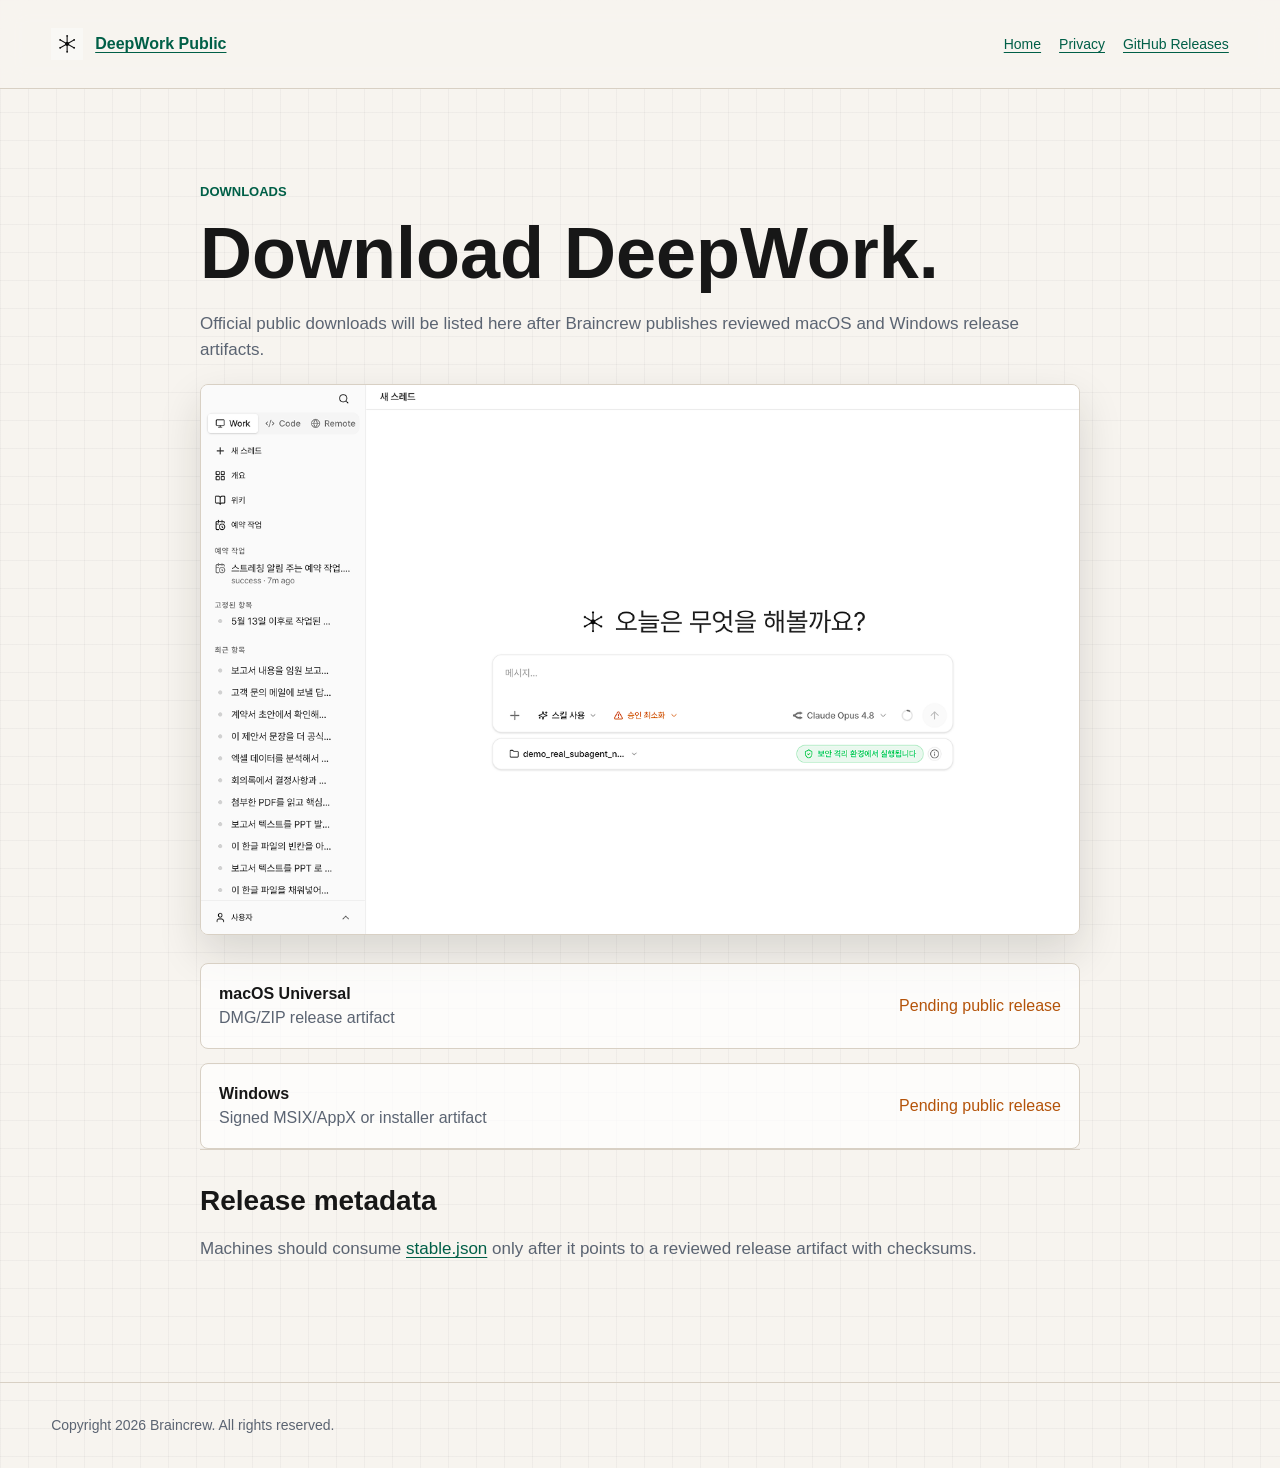
==== download/index.html @ d51a59b5 "Initialize DeepWork public distribution hub" ====
<!doctype html>
<html lang="en">
  <head>
    <meta charset="utf-8" />
    <meta name="viewport" content="width=device-width, initial-scale=1" />
    <title>Download DeepWork</title>
    <meta name="description" content="Official DeepWork download page." />
    <link rel="icon" href="../assets/deepwork-icon.png" />
    <link rel="stylesheet" href="../assets/site.css" />
  </head>
  <body>
    <header>
      <a class="brand" href="../">
        <img src="../assets/deepwork-icon.png" alt="" />
        <span>DeepWork Public</span>
      </a>
      <nav aria-label="Primary">
        <a href="../">Home</a>
        <a href="../privacy/deepwork-chrome-bridge/">Privacy</a>
        <a href="https://github.com/braincrew-lab/deepwork-public/releases">GitHub Releases</a>
      </nav>
    </header>

    <main class="document">
      <p class="eyebrow">Downloads</p>
      <h1>Download DeepWork.</h1>
      <p>
        Official public downloads will be listed here after Braincrew publishes
        reviewed macOS and Windows release artifacts.
      </p>
      <img
        class="product-shot"
        src="../assets/deepwork-browser-connection.png"
        alt="DeepWork desktop interface preview"
      />

      <div class="download-list">
        <div class="download-row">
          <div>
            <strong>macOS Universal</strong>
            <div class="muted">DMG/ZIP release artifact</div>
          </div>
          <span class="warning">Pending public release</span>
        </div>
        <div class="download-row">
          <div>
            <strong>Windows</strong>
            <div class="muted">Signed MSIX/AppX or installer artifact</div>
          </div>
          <span class="warning">Pending public release</span>
        </div>
      </div>

      <section>
        <h2>Release metadata</h2>
        <p>
          Machines should consume <a href="../releases/stable.json">stable.json</a>
          only after it points to a reviewed release artifact with checksums.
        </p>
      </section>
    </main>

    <footer>
      Copyright 2026 Braincrew. All rights reserved.
    </footer>
  </body>
</html>
---- assets/site.css ----
:root {
  --ink: #171717;
  --muted: #5b6472;
  --paper: #f7f4ef;
  --panel: #ffffff;
  --rule: #d8d0c4;
  --accent: #007f5f;
  --accent-strong: #005f47;
  --warn: #b45309;
  --shadow: 0 22px 70px rgba(29, 27, 24, 0.12);
}

* {
  box-sizing: border-box;
}

body {
  margin: 0;
  color: var(--ink);
  background:
    linear-gradient(90deg, rgba(23, 23, 23, 0.035) 1px, transparent 1px) 0 0 / 28px 28px,
    linear-gradient(180deg, rgba(23, 23, 23, 0.035) 1px, transparent 1px) 0 0 / 28px 28px,
    var(--paper);
  font-family: ui-sans-serif, -apple-system, BlinkMacSystemFont, "Segoe UI", sans-serif;
  line-height: 1.5;
}

a {
  color: var(--accent-strong);
  text-underline-offset: 3px;
}

header {
  display: flex;
  align-items: center;
  justify-content: space-between;
  gap: 24px;
  padding: 28px clamp(20px, 4vw, 64px);
  border-bottom: 1px solid var(--rule);
  background: rgba(247, 244, 239, 0.88);
  backdrop-filter: blur(12px);
}

.brand {
  display: flex;
  align-items: center;
  gap: 12px;
  font-weight: 700;
}

.brand img {
  width: 32px;
  height: 32px;
}

nav {
  display: flex;
  gap: 18px;
  flex-wrap: wrap;
  font-size: 14px;
}

main {
  width: min(1120px, calc(100vw - 40px));
  margin: 0 auto;
  padding: clamp(48px, 7vw, 92px) 0 72px;
}

.hero {
  display: grid;
  grid-template-columns: minmax(0, 1fr) minmax(280px, 420px);
  gap: clamp(28px, 6vw, 72px);
  align-items: center;
}

.eyebrow {
  display: inline-block;
  margin: 0 0 18px;
  font-size: 13px;
  font-weight: 700;
  letter-spacing: 0;
  color: var(--accent-strong);
  text-transform: uppercase;
}

h1 {
  margin: 0;
  max-width: 760px;
  font-size: clamp(48px, 8vw, 96px);
  line-height: 0.95;
  letter-spacing: 0;
}

h2 {
  margin: 0 0 14px;
  font-size: 28px;
  letter-spacing: 0;
}

p {
  margin: 0 0 18px;
  color: var(--muted);
  font-size: 17px;
}

.actions {
  display: flex;
  gap: 12px;
  flex-wrap: wrap;
  margin-top: 28px;
}

.button {
  display: inline-flex;
  min-height: 44px;
  align-items: center;
  justify-content: center;
  padding: 0 18px;
  border: 1px solid var(--ink);
  border-radius: 4px;
  background: var(--ink);
  color: white;
  font-weight: 700;
  text-decoration: none;
}

.button.secondary {
  background: transparent;
  color: var(--ink);
}

.release-panel {
  padding: 28px;
  border: 1px solid var(--rule);
  border-radius: 8px;
  background: var(--panel);
  box-shadow: var(--shadow);
}

.release-panel img {
  display: block;
  width: 72px;
  height: 72px;
  margin-bottom: 24px;
}

.product-shot {
  display: block;
  width: 100%;
  margin-top: 22px;
  border: 1px solid var(--rule);
  border-radius: 8px;
  box-shadow: 0 18px 44px rgba(29, 27, 24, 0.14);
}

.status {
  display: inline-flex;
  align-items: center;
  gap: 8px;
  margin-bottom: 18px;
  padding: 6px 10px;
  border: 1px solid rgba(0, 127, 95, 0.25);
  border-radius: 999px;
  color: var(--accent-strong);
  background: rgba(0, 127, 95, 0.08);
  font-size: 13px;
  font-weight: 700;
}

.grid {
  display: grid;
  grid-template-columns: repeat(3, minmax(0, 1fr));
  gap: 18px;
  margin-top: 64px;
}

.tile {
  padding: 22px;
  border: 1px solid var(--rule);
  border-radius: 8px;
  background: rgba(255, 255, 255, 0.72);
}

.tile p {
  font-size: 15px;
}

code {
  padding: 2px 5px;
  border-radius: 4px;
  background: rgba(23, 23, 23, 0.08);
  font-family: ui-monospace, SFMono-Regular, Menlo, Consolas, monospace;
  font-size: 0.92em;
}

footer {
  padding: 32px clamp(20px, 4vw, 64px);
  border-top: 1px solid var(--rule);
  color: var(--muted);
  font-size: 14px;
}

.document {
  max-width: 880px;
}

.document h1 {
  margin-bottom: 24px;
  font-size: clamp(40px, 6vw, 72px);
}

.document section {
  padding: 30px 0;
  border-top: 1px solid var(--rule);
}

.download-list {
  display: grid;
  gap: 14px;
  margin-top: 28px;
}

.download-row {
  display: flex;
  align-items: center;
  justify-content: space-between;
  gap: 18px;
  padding: 18px;
  border: 1px solid var(--rule);
  border-radius: 8px;
  background: rgba(255, 255, 255, 0.72);
}

.muted {
  color: var(--muted);
}

.warning {
  color: var(--warn);
}

@media (max-width: 820px) {
  header,
  .download-row {
    align-items: flex-start;
    flex-direction: column;
  }

  .hero,
  .grid {
    grid-template-columns: 1fr;
  }

  h1 {
    font-size: 52px;
  }
}
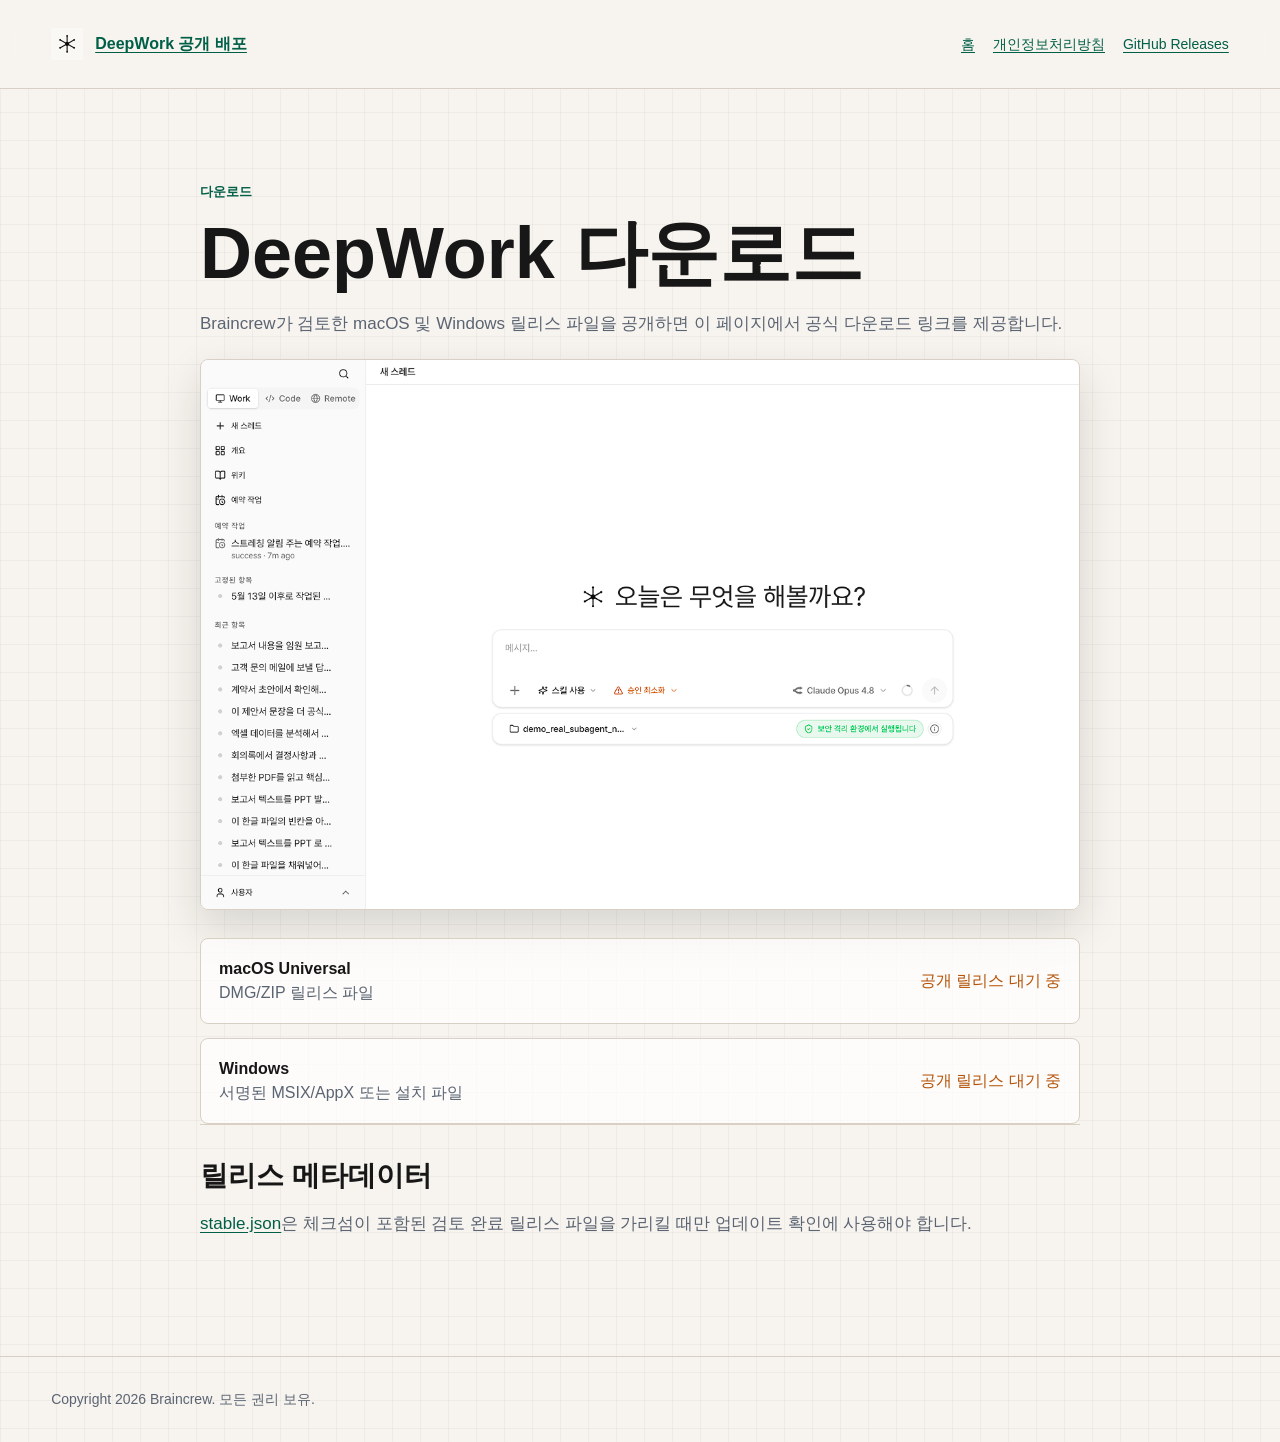
==== commit 071aceaf: "Localize public site to Korean" ====
--- a/download/index.html
+++ b/download/index.html
@@ -1,10 +1,10 @@
 <!doctype html>
-<html lang="en">
+<html lang="ko">
   <head>
     <meta charset="utf-8" />
     <meta name="viewport" content="width=device-width, initial-scale=1" />
-    <title>Download DeepWork</title>
-    <meta name="description" content="Official DeepWork download page." />
+    <title>DeepWork 다운로드</title>
+    <meta name="description" content="DeepWork 공식 다운로드 페이지입니다." />
     <link rel="icon" href="../assets/deepwork-icon.png" />
     <link rel="stylesheet" href="../assets/site.css" />
   </head>
@@ -12,56 +12,56 @@
     <header>
       <a class="brand" href="../">
         <img src="../assets/deepwork-icon.png" alt="" />
-        <span>DeepWork Public</span>
+        <span>DeepWork 공개 배포</span>
       </a>
-      <nav aria-label="Primary">
-        <a href="../">Home</a>
-        <a href="../privacy/deepwork-chrome-bridge/">Privacy</a>
+      <nav aria-label="주요 메뉴">
+        <a href="../">홈</a>
+        <a href="../privacy/deepwork-chrome-bridge/">개인정보처리방침</a>
         <a href="https://github.com/braincrew-lab/deepwork-public/releases">GitHub Releases</a>
       </nav>
     </header>
 
     <main class="document">
-      <p class="eyebrow">Downloads</p>
-      <h1>Download DeepWork.</h1>
+      <p class="eyebrow">다운로드</p>
+      <h1>DeepWork 다운로드</h1>
       <p>
-        Official public downloads will be listed here after Braincrew publishes
-        reviewed macOS and Windows release artifacts.
+        Braincrew가 검토한 macOS 및 Windows 릴리스 파일을 공개하면 이 페이지에서
+        공식 다운로드 링크를 제공합니다.
       </p>
       <img
         class="product-shot"
         src="../assets/deepwork-browser-connection.png"
-        alt="DeepWork desktop interface preview"
+        alt="DeepWork 데스크탑 화면 미리보기"
       />
 
       <div class="download-list">
         <div class="download-row">
           <div>
             <strong>macOS Universal</strong>
-            <div class="muted">DMG/ZIP release artifact</div>
+            <div class="muted">DMG/ZIP 릴리스 파일</div>
           </div>
-          <span class="warning">Pending public release</span>
+          <span class="warning">공개 릴리스 대기 중</span>
         </div>
         <div class="download-row">
           <div>
             <strong>Windows</strong>
-            <div class="muted">Signed MSIX/AppX or installer artifact</div>
+            <div class="muted">서명된 MSIX/AppX 또는 설치 파일</div>
           </div>
-          <span class="warning">Pending public release</span>
+          <span class="warning">공개 릴리스 대기 중</span>
         </div>
       </div>
 
       <section>
-        <h2>Release metadata</h2>
+        <h2>릴리스 메타데이터</h2>
         <p>
-          Machines should consume <a href="../releases/stable.json">stable.json</a>
-          only after it points to a reviewed release artifact with checksums.
+          <a href="../releases/stable.json">stable.json</a>은 체크섬이 포함된 검토 완료
+          릴리스 파일을 가리킬 때만 업데이트 확인에 사용해야 합니다.
         </p>
       </section>
     </main>
 
     <footer>
-      Copyright 2026 Braincrew. All rights reserved.
+      Copyright 2026 Braincrew. 모든 권리 보유.
     </footer>
   </body>
 </html>
--- a/assets/site.css
+++ b/assets/site.css
@@ -21,8 +21,16 @@
     linear-gradient(90deg, rgba(23, 23, 23, 0.035) 1px, transparent 1px) 0 0 / 28px 28px,
     linear-gradient(180deg, rgba(23, 23, 23, 0.035) 1px, transparent 1px) 0 0 / 28px 28px,
     var(--paper);
-  font-family: ui-sans-serif, -apple-system, BlinkMacSystemFont, "Segoe UI", sans-serif;
+  font-family:
+    ui-sans-serif,
+    -apple-system,
+    BlinkMacSystemFont,
+    "Apple SD Gothic Neo",
+    "Noto Sans KR",
+    "Segoe UI",
+    sans-serif;
   line-height: 1.5;
+  word-break: keep-all;
 }
 
 a {
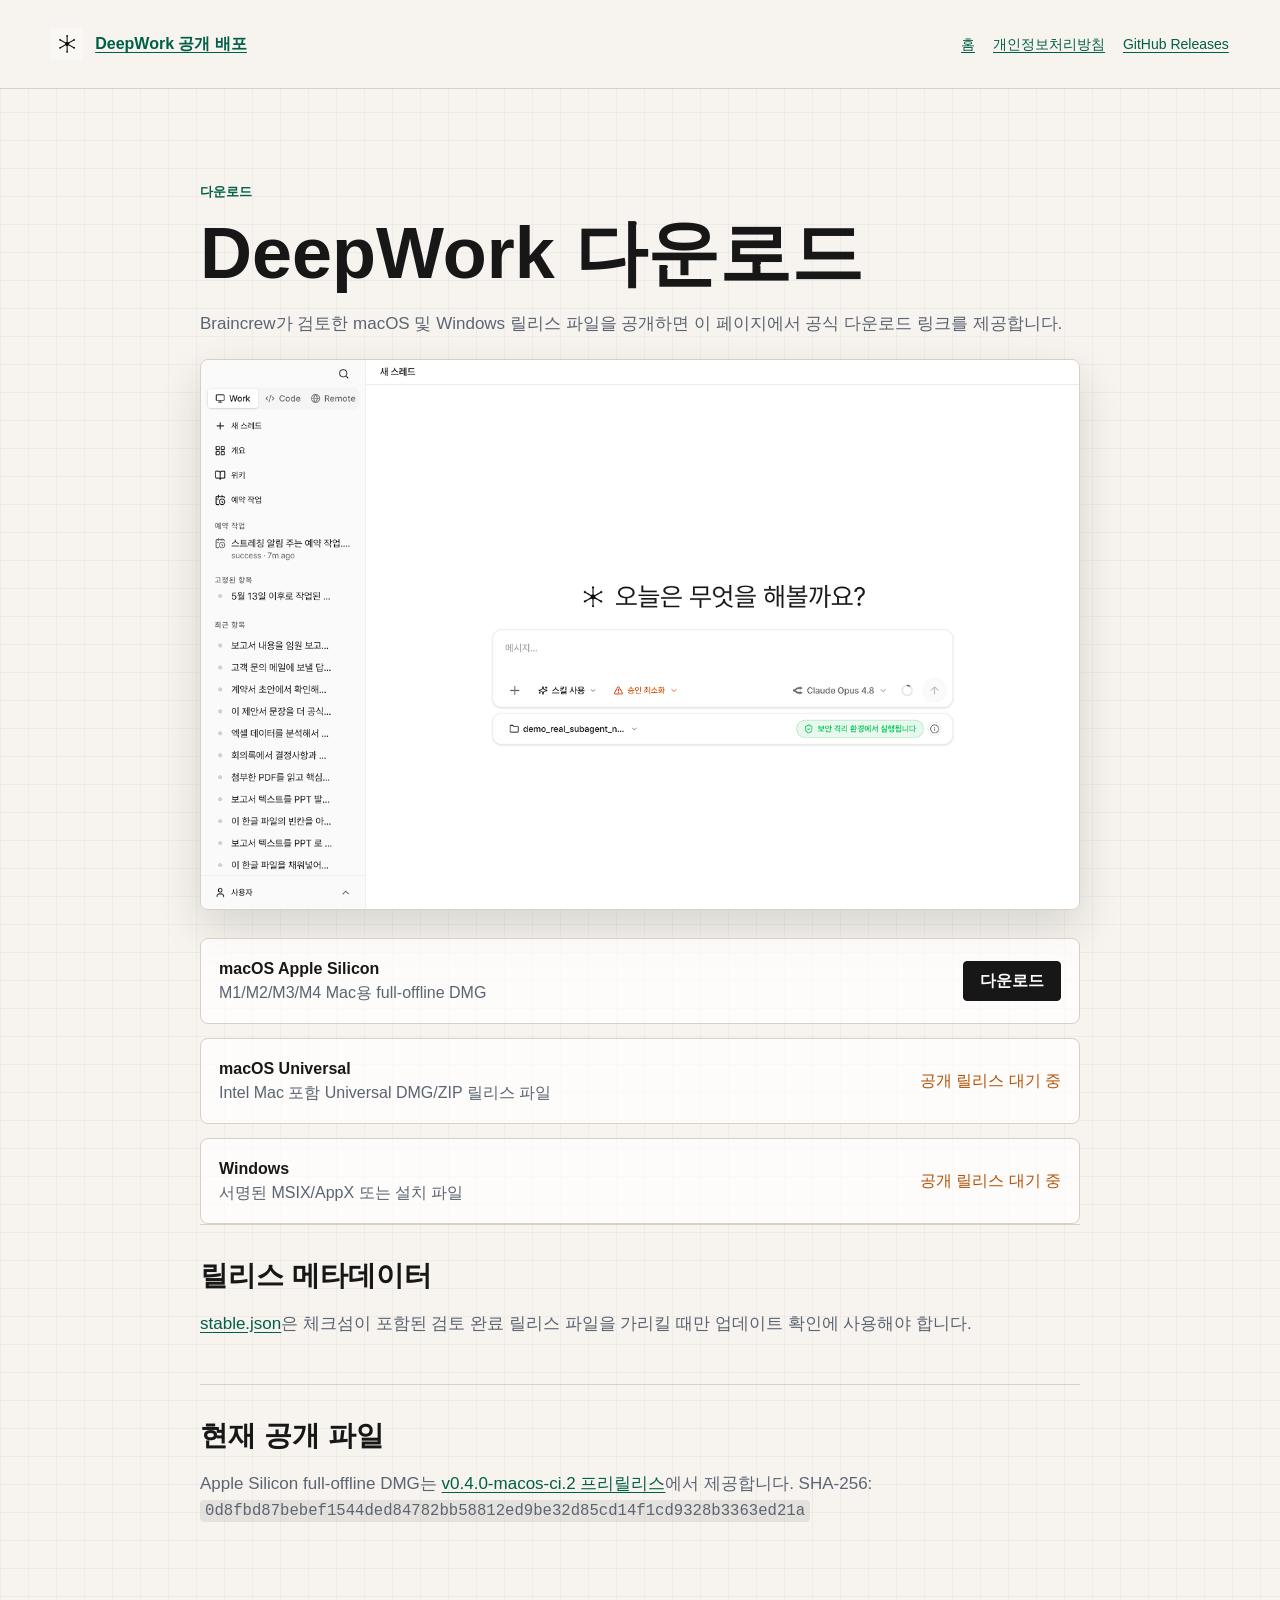
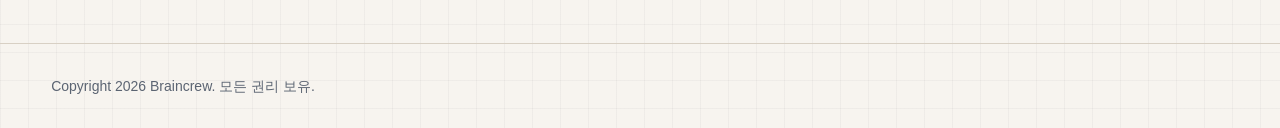
==== commit d07ed819: "Update Mac download page" ====
--- a/download/index.html
+++ b/download/index.html
@@ -37,8 +37,20 @@
       <div class="download-list">
         <div class="download-row">
           <div>
+            <strong>macOS Apple Silicon</strong>
+            <div class="muted">M1/M2/M3/M4 Mac용 full-offline DMG</div>
+          </div>
+          <a
+            class="button compact"
+            href="https://github.com/braincrew-lab/deepwork-public/releases/download/v0.4.0-macos-ci.2/DeepWork-0.4.0-macos-ci.2-arm64-full-offline.dmg"
+          >
+            다운로드
+          </a>
+        </div>
+        <div class="download-row">
+          <div>
             <strong>macOS Universal</strong>
-            <div class="muted">DMG/ZIP 릴리스 파일</div>
+            <div class="muted">Intel Mac 포함 Universal DMG/ZIP 릴리스 파일</div>
           </div>
           <span class="warning">공개 릴리스 대기 중</span>
         </div>
@@ -58,6 +70,17 @@
           릴리스 파일을 가리킬 때만 업데이트 확인에 사용해야 합니다.
         </p>
       </section>
+
+      <section>
+        <h2>현재 공개 파일</h2>
+        <p>
+          Apple Silicon full-offline DMG는
+          <a href="https://github.com/braincrew-lab/deepwork-public/releases/tag/v0.4.0-macos-ci.2"
+            >v0.4.0-macos-ci.2 프리릴리스</a
+          >에서 제공합니다. SHA-256:
+          <code>0d8fbd87bebef1544ded84782bb58812ed9be32d85cd14f1cd9328b3363ed21a</code>
+        </p>
+      </section>
     </main>
 
     <footer>
--- a/assets/site.css
+++ b/assets/site.css
@@ -137,6 +137,13 @@
   color: var(--ink);
 }
 
+.button.compact {
+  flex: 0 0 auto;
+  min-height: 40px;
+  padding: 0 16px;
+  white-space: nowrap;
+}
+
 .release-panel {
   padding: 28px;
   border: 1px solid var(--rule);
@@ -199,6 +206,7 @@
   background: rgba(23, 23, 23, 0.08);
   font-family: ui-monospace, SFMono-Regular, Menlo, Consolas, monospace;
   font-size: 0.92em;
+  overflow-wrap: anywhere;
 }
 
 footer {
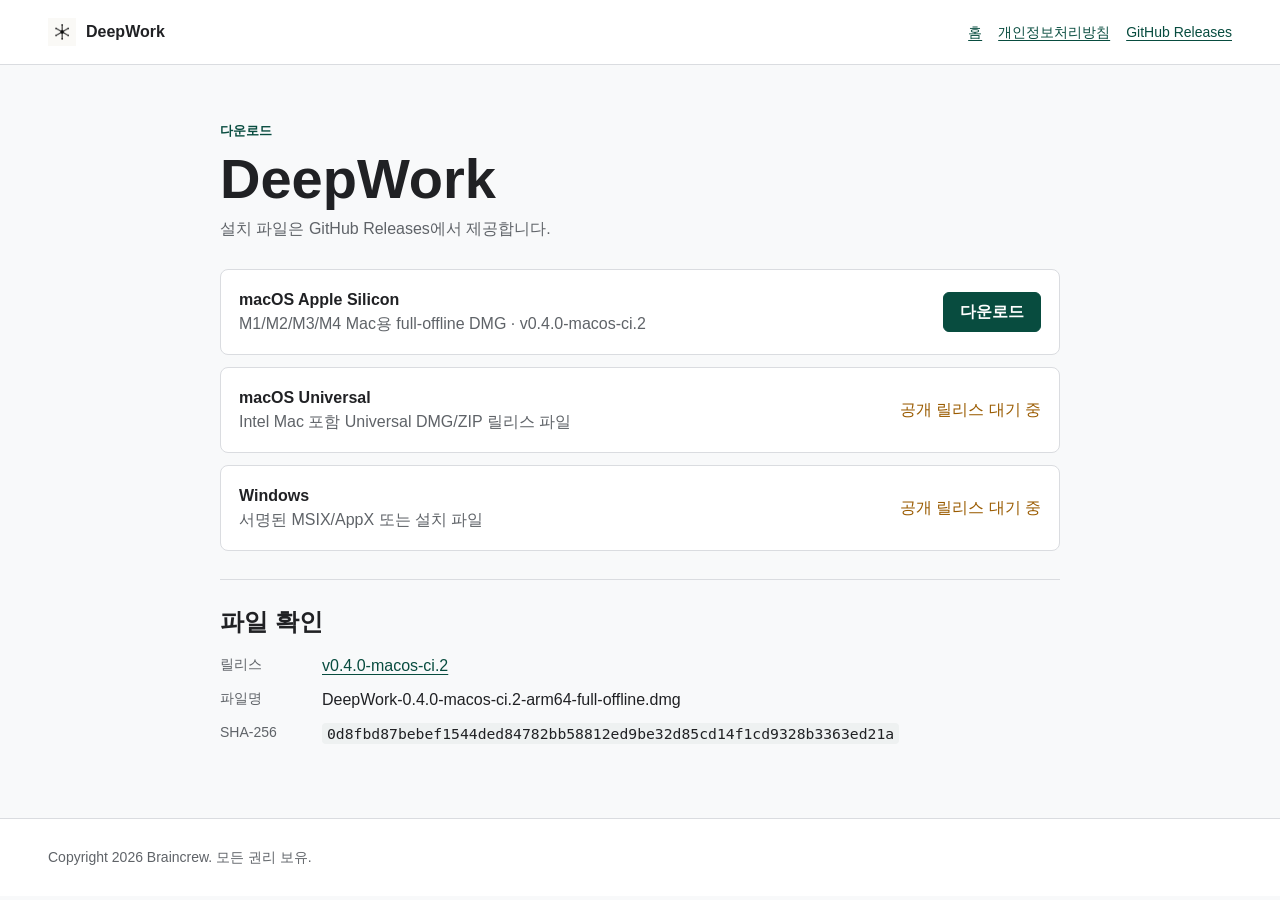
==== commit c0d8297e: "Simplify public download pages" ====
--- a/download/index.html
+++ b/download/index.html
@@ -12,7 +12,7 @@
     <header>
       <a class="brand" href="../">
         <img src="../assets/deepwork-icon.png" alt="" />
-        <span>DeepWork 공개 배포</span>
+        <span>DeepWork</span>
       </a>
       <nav aria-label="주요 메뉴">
         <a href="../">홈</a>
@@ -22,23 +22,17 @@
     </header>
 
     <main class="document">
-      <p class="eyebrow">다운로드</p>
-      <h1>DeepWork 다운로드</h1>
-      <p>
-        Braincrew가 검토한 macOS 및 Windows 릴리스 파일을 공개하면 이 페이지에서
-        공식 다운로드 링크를 제공합니다.
-      </p>
-      <img
-        class="product-shot"
-        src="../assets/deepwork-browser-connection.png"
-        alt="DeepWork 데스크탑 화면 미리보기"
-      />
+      <section class="page-head">
+        <p class="eyebrow">다운로드</p>
+        <h1>DeepWork</h1>
+        <p>설치 파일은 GitHub Releases에서 제공합니다.</p>
+      </section>
 
       <div class="download-list">
         <div class="download-row">
           <div>
             <strong>macOS Apple Silicon</strong>
-            <div class="muted">M1/M2/M3/M4 Mac용 full-offline DMG</div>
+            <div class="muted">M1/M2/M3/M4 Mac용 full-offline DMG · v0.4.0-macos-ci.2</div>
           </div>
           <a
             class="button compact"
@@ -64,22 +58,27 @@
       </div>
 
       <section>
-        <h2>릴리스 메타데이터</h2>
-        <p>
-          <a href="../releases/stable.json">stable.json</a>은 체크섬이 포함된 검토 완료
-          릴리스 파일을 가리킬 때만 업데이트 확인에 사용해야 합니다.
-        </p>
-      </section>
-
-      <section>
-        <h2>현재 공개 파일</h2>
-        <p>
-          Apple Silicon full-offline DMG는
-          <a href="https://github.com/braincrew-lab/deepwork-public/releases/tag/v0.4.0-macos-ci.2"
-            >v0.4.0-macos-ci.2 프리릴리스</a
-          >에서 제공합니다. SHA-256:
-          <code>0d8fbd87bebef1544ded84782bb58812ed9be32d85cd14f1cd9328b3363ed21a</code>
-        </p>
+        <h2>파일 확인</h2>
+        <dl class="metadata">
+          <div>
+            <dt>릴리스</dt>
+            <dd>
+              <a href="https://github.com/braincrew-lab/deepwork-public/releases/tag/v0.4.0-macos-ci.2">
+                v0.4.0-macos-ci.2
+              </a>
+            </dd>
+          </div>
+          <div>
+            <dt>파일명</dt>
+            <dd>DeepWork-0.4.0-macos-ci.2-arm64-full-offline.dmg</dd>
+          </div>
+          <div>
+            <dt>SHA-256</dt>
+            <dd>
+              <code>0d8fbd87bebef1544ded84782bb58812ed9be32d85cd14f1cd9328b3363ed21a</code>
+            </dd>
+          </div>
+        </dl>
       </section>
     </main>
 
--- a/assets/site.css
+++ b/assets/site.css
@@ -1,13 +1,12 @@
 :root {
-  --ink: #171717;
-  --muted: #5b6472;
-  --paper: #f7f4ef;
+  --ink: #202124;
+  --muted: #5f6368;
+  --paper: #f8f9fa;
   --panel: #ffffff;
-  --rule: #d8d0c4;
-  --accent: #007f5f;
-  --accent-strong: #005f47;
-  --warn: #b45309;
-  --shadow: 0 22px 70px rgba(29, 27, 24, 0.12);
+  --rule: #dadce0;
+  --accent: #0b6b57;
+  --accent-strong: #084c3f;
+  --warn: #9a5b00;
 }
 
 * {
@@ -17,10 +16,7 @@
 body {
   margin: 0;
   color: var(--ink);
-  background:
-    linear-gradient(90deg, rgba(23, 23, 23, 0.035) 1px, transparent 1px) 0 0 / 28px 28px,
-    linear-gradient(180deg, rgba(23, 23, 23, 0.035) 1px, transparent 1px) 0 0 / 28px 28px,
-    var(--paper);
+  background: var(--paper);
   font-family:
     ui-sans-serif,
     -apple-system,
@@ -43,79 +39,73 @@
   align-items: center;
   justify-content: space-between;
   gap: 24px;
-  padding: 28px clamp(20px, 4vw, 64px);
+  padding: 18px clamp(20px, 4vw, 48px);
   border-bottom: 1px solid var(--rule);
-  background: rgba(247, 244, 239, 0.88);
-  backdrop-filter: blur(12px);
+  background: var(--panel);
 }
 
 .brand {
   display: flex;
   align-items: center;
-  gap: 12px;
+  gap: 10px;
+  color: var(--ink);
   font-weight: 700;
+  text-decoration: none;
 }
 
 .brand img {
-  width: 32px;
-  height: 32px;
+  width: 28px;
+  height: 28px;
 }
 
 nav {
   display: flex;
-  gap: 18px;
+  gap: 16px;
   flex-wrap: wrap;
   font-size: 14px;
 }
 
 main {
-  width: min(1120px, calc(100vw - 40px));
+  width: min(960px, calc(100vw - 40px));
   margin: 0 auto;
-  padding: clamp(48px, 7vw, 92px) 0 72px;
-}
-
-.hero {
-  display: grid;
-  grid-template-columns: minmax(0, 1fr) minmax(280px, 420px);
-  gap: clamp(28px, 6vw, 72px);
-  align-items: center;
+  padding: 56px 0 72px;
+}
+
+.document {
+  max-width: 840px;
+}
+
+.page-head {
+  padding-bottom: 28px;
 }
 
 .eyebrow {
-  display: inline-block;
-  margin: 0 0 18px;
+  margin: 0 0 10px;
+  color: var(--accent-strong);
   font-size: 13px;
   font-weight: 700;
+}
+
+h1,
+h2 {
+  margin: 0;
   letter-spacing: 0;
-  color: var(--accent-strong);
-  text-transform: uppercase;
 }
 
 h1 {
-  margin: 0;
-  max-width: 760px;
-  font-size: clamp(48px, 8vw, 96px);
-  line-height: 0.95;
-  letter-spacing: 0;
+  font-size: 56px;
+  line-height: 1;
 }
 
 h2 {
-  margin: 0 0 14px;
-  font-size: 28px;
-  letter-spacing: 0;
+  font-size: 24px;
+  line-height: 1.2;
 }
 
 p {
-  margin: 0 0 18px;
-  color: var(--muted);
-  font-size: 17px;
-}
-
-.actions {
-  display: flex;
-  gap: 12px;
-  flex-wrap: wrap;
-  margin-top: 28px;
+  margin: 10px 0 0;
+  color: var(--muted);
+  font-size: 16px;
 }
 
 .button {
@@ -124,17 +114,16 @@
   align-items: center;
   justify-content: center;
   padding: 0 18px;
-  border: 1px solid var(--ink);
-  border-radius: 4px;
-  background: var(--ink);
+  border: 1px solid var(--accent-strong);
+  border-radius: 6px;
+  background: var(--accent-strong);
   color: white;
   font-weight: 700;
   text-decoration: none;
 }
 
-.button.secondary {
-  background: transparent;
-  color: var(--ink);
+.button.primary {
+  min-width: 190px;
 }
 
 .button.compact {
@@ -144,99 +133,24 @@
   white-space: nowrap;
 }
 
-.release-panel {
-  padding: 28px;
+.download-card {
+  display: grid;
+  grid-template-columns: minmax(0, 1fr) auto;
+  gap: 24px;
+  align-items: center;
+  padding: 24px;
   border: 1px solid var(--rule);
   border-radius: 8px;
   background: var(--panel);
-  box-shadow: var(--shadow);
-}
-
-.release-panel img {
-  display: block;
-  width: 72px;
-  height: 72px;
-  margin-bottom: 24px;
-}
-
-.product-shot {
-  display: block;
-  width: 100%;
-  margin-top: 22px;
-  border: 1px solid var(--rule);
-  border-radius: 8px;
-  box-shadow: 0 18px 44px rgba(29, 27, 24, 0.14);
-}
-
-.status {
-  display: inline-flex;
-  align-items: center;
-  gap: 8px;
-  margin-bottom: 18px;
-  padding: 6px 10px;
-  border: 1px solid rgba(0, 127, 95, 0.25);
-  border-radius: 999px;
-  color: var(--accent-strong);
-  background: rgba(0, 127, 95, 0.08);
-  font-size: 13px;
-  font-weight: 700;
-}
-
-.grid {
-  display: grid;
-  grid-template-columns: repeat(3, minmax(0, 1fr));
-  gap: 18px;
-  margin-top: 64px;
-}
-
-.tile {
-  padding: 22px;
-  border: 1px solid var(--rule);
-  border-radius: 8px;
-  background: rgba(255, 255, 255, 0.72);
-}
-
-.tile p {
-  font-size: 15px;
-}
-
-code {
-  padding: 2px 5px;
-  border-radius: 4px;
-  background: rgba(23, 23, 23, 0.08);
-  font-family: ui-monospace, SFMono-Regular, Menlo, Consolas, monospace;
-  font-size: 0.92em;
-  overflow-wrap: anywhere;
-}
-
-footer {
-  padding: 32px clamp(20px, 4vw, 64px);
-  border-top: 1px solid var(--rule);
-  color: var(--muted);
-  font-size: 14px;
-}
-
-.document {
-  max-width: 880px;
-}
-
-.document h1 {
-  margin-bottom: 24px;
-  font-size: clamp(40px, 6vw, 72px);
-}
-
-.document section {
-  padding: 30px 0;
-  border-top: 1px solid var(--rule);
 }
 
 .download-list {
   display: grid;
-  gap: 14px;
-  margin-top: 28px;
-}
-
-.download-row {
+  gap: 12px;
+}
+
+.download-row,
+.release-row {
   display: flex;
   align-items: center;
   justify-content: space-between;
@@ -244,7 +158,58 @@
   padding: 18px;
   border: 1px solid var(--rule);
   border-radius: 8px;
-  background: rgba(255, 255, 255, 0.72);
+  background: var(--panel);
+}
+
+.release-table {
+  display: grid;
+  gap: 10px;
+  margin-top: 18px;
+}
+
+.release-row {
+  padding: 14px 18px;
+}
+
+.link-list {
+  display: flex;
+  gap: 18px;
+  flex-wrap: wrap;
+  margin-top: 28px;
+  padding-top: 24px;
+  border-top: 1px solid var(--rule);
+  font-size: 14px;
+}
+
+.metadata {
+  display: grid;
+  gap: 10px;
+  margin: 18px 0 0;
+}
+
+.metadata div {
+  display: grid;
+  grid-template-columns: 88px minmax(0, 1fr);
+  gap: 14px;
+}
+
+.metadata dt {
+  color: var(--muted);
+  font-size: 14px;
+}
+
+.metadata dd {
+  margin: 0;
+  min-width: 0;
+}
+
+code {
+  padding: 2px 5px;
+  border-radius: 4px;
+  background: #eef1f1;
+  font-family: ui-monospace, SFMono-Regular, Menlo, Consolas, monospace;
+  font-size: 0.92em;
+  overflow-wrap: anywhere;
 }
 
 .muted {
@@ -255,19 +220,50 @@
   color: var(--warn);
 }
 
-@media (max-width: 820px) {
+.document section {
+  margin-top: 28px;
+  padding-top: 28px;
+  border-top: 1px solid var(--rule);
+}
+
+.document .page-head {
+  margin-top: 0;
+  padding-top: 0;
+  border-top: 0;
+}
+
+footer {
+  padding: 28px clamp(20px, 4vw, 48px);
+  border-top: 1px solid var(--rule);
+  color: var(--muted);
+  background: var(--panel);
+  font-size: 14px;
+}
+
+@media (max-width: 720px) {
   header,
-  .download-row {
+  .download-card,
+  .download-row,
+  .release-row {
     align-items: flex-start;
     flex-direction: column;
   }
 
-  .hero,
-  .grid {
+  .download-card {
+    display: flex;
+  }
+
+  h1 {
+    font-size: 42px;
+  }
+
+  .button.primary,
+  .button.compact {
+    width: 100%;
+  }
+
+  .metadata div {
     grid-template-columns: 1fr;
-  }
-
-  h1 {
-    font-size: 52px;
-  }
-}
+    gap: 2px;
+  }
+}
